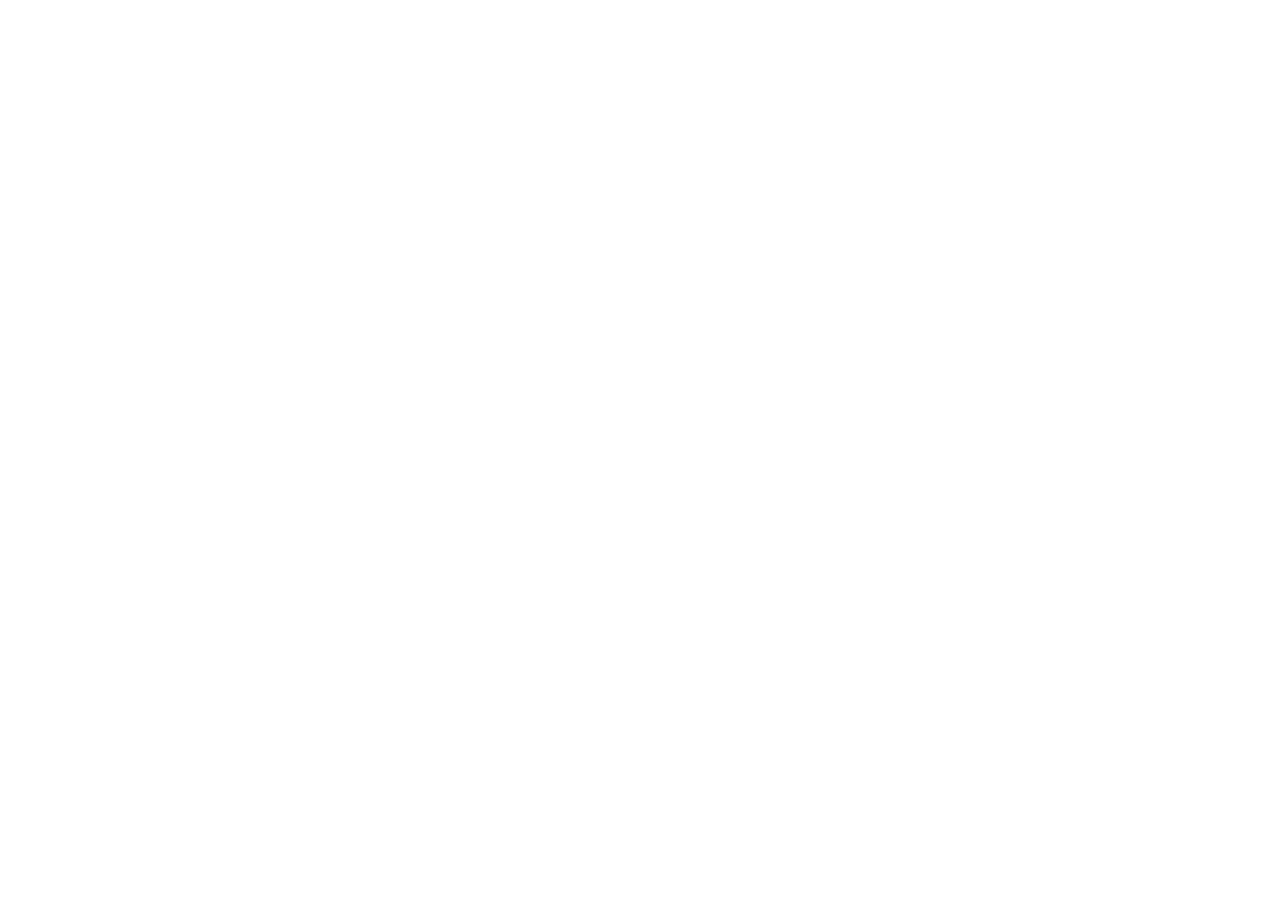
==== index.html @ 0ef90255 "first commit" ====
<!DOCTYPE html>
<html lang="en">
<head>
    <meta charset="UTF-8">
    <meta name="viewport" content="width=device-width, initial-scale=1.0">
    <title>Anastasiya Lakhmakova</title>
    <link rel="stylesheet" href="style.css">
</head>
<body>
    
</body>
</html>
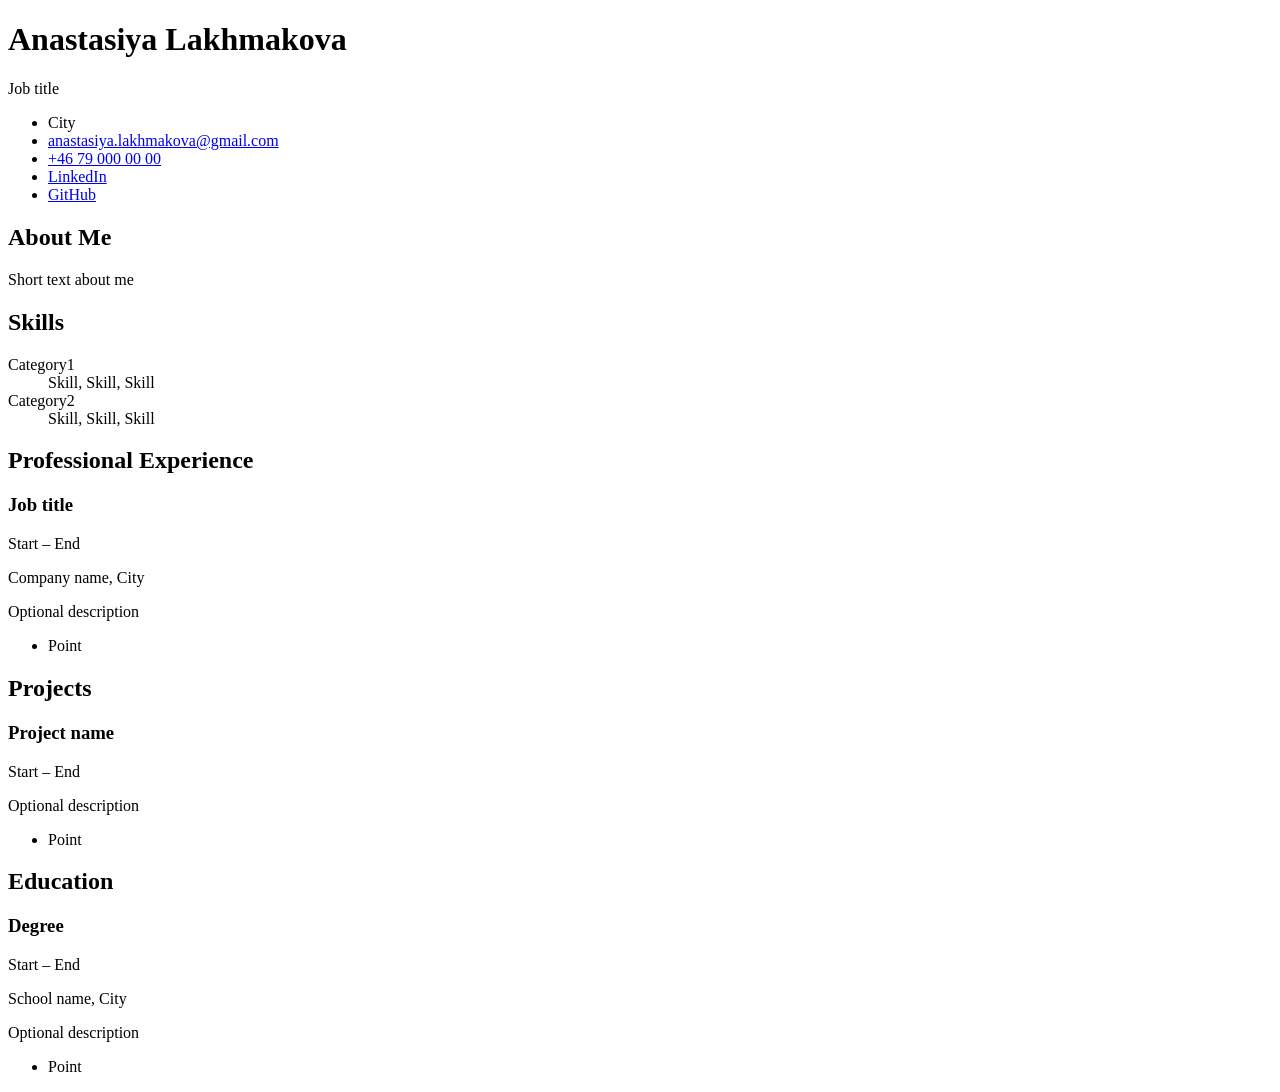
==== commit 43fd8a57: "Add semantic HTML template for CV" ====
--- a/index.html
+++ b/index.html
@@ -1,12 +1,87 @@
-<!DOCTYPE html>
+<!doctype html>
 <html lang="en">
-<head>
-    <meta charset="UTF-8">
-    <meta name="viewport" content="width=device-width, initial-scale=1.0">
+  <head>
+    <meta charset="UTF-8" />
+    <meta name="viewport" content="width=device-width, initial-scale=1.0" />
     <title>Anastasiya Lakhmakova</title>
-    <link rel="stylesheet" href="style.css">
-</head>
-<body>
-    
-</body>
-</html>+    <link rel="stylesheet" href="style.css" />
+  </head>
+  <body>
+    <nav class="toolbar"></nav>
+
+    <main id="cv">
+      <header>
+        <h1 data-editable>Anastasiya Lakhmakova</h1>
+        <p class="job-title" data-editable>Job title</p>
+        <ul class="contacts">
+          <li data-editable>City</li>
+          <li><a href="mailto:anastasiya.lakhmakova@gmail.com" data-editable>anastasiya.lakhmakova@gmail.com</a></li>
+          <li><a href="tel:+46790000000" data-editable>+46 79 000 00 00</a></li>
+          <li><a href="ttps://linkedin.com/in/anastasiya-lakhmakova" data-editable>LinkedIn</a></li>
+          <li><a href="https://github.com/alakhmakova" data-editable>GitHub</a></li>
+        </ul>
+      </header>
+
+      <section data-section="about">
+        <h2 data-editable>About Me</h2>
+        <p data-editable>Short text about me</p>
+      </section>
+
+      <section data-section="skills">
+        <h2 data-editable>Skills</h2>
+        <dl>
+          <div data-block>
+            <dt data-editable>Category1</dt>
+            <dd data-editable>Skill, Skill, Skill</dd>
+            <dt data-editable>Category2</dt>
+            <dd data-editable>Skill, Skill, Skill</dd>
+          </div>
+        </dl>
+      </section>
+
+      <section data-section="experience">
+        <h2 data-editable>Professional Experience</h2>
+        <article data-block>
+          <div class="entry-header">
+            <h3 data-editable>Job title</h3>
+            <p class="dates" data-editable>Start &ndash; End</p>
+          </div>
+          <p class="entry-place" data-editable>Company name, City</p>
+          <p class="entry-description" data-editable>Optional description</p>
+          <ul data-editable>
+            <li>Point</li>
+          </ul>
+        </article>
+      </section>
+
+      <section data-section="projects">
+        <h2 data-editable>Projects</h2>
+        <article data-block>
+          <div class="entry-header">
+            <h3 data-editable>Project name</h3>
+            <p class="dates" data-editable>Start &ndash; End</p>
+          </div>
+          <p class="entry-description" data-editable>Optional description</p>
+          <ul data-editable>
+            <li>Point</li>
+          </ul>
+        </article>
+      </section>
+
+      <section data-section="education">
+        <h2 data-editable>Education</h2>
+        <article data-block>
+          <div class="entry-header">
+            <h3 data-editable>Degree</h3>
+            <p class="dates" data-editable>Start &ndash; End</p>
+          </div>
+          <p class="entry-place" data-editable>School name, City</p>
+          <p class="entry-description" data-editable>Optional description</p>
+          <ul data-editable>
+            <li>Point</li>
+          </ul>
+        </article>
+      </section>
+    </main>
+  </body>
+</html>
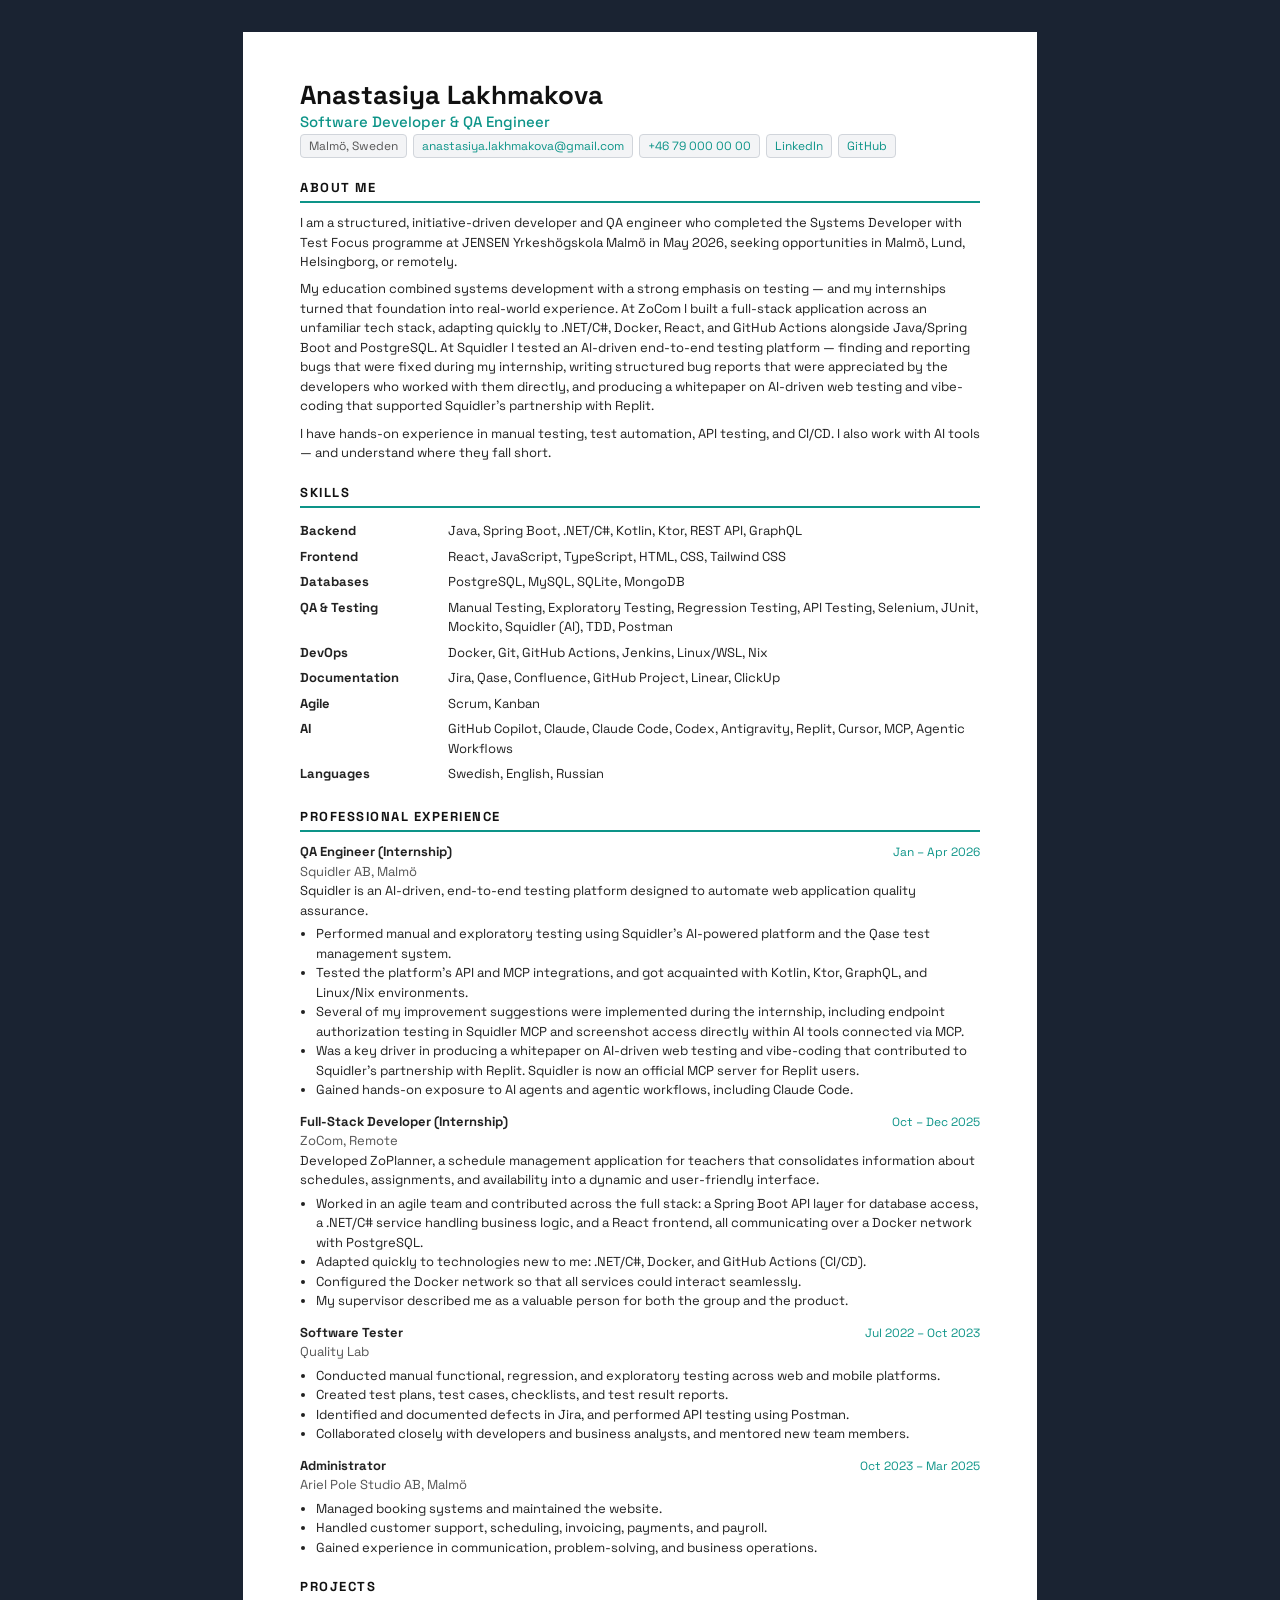
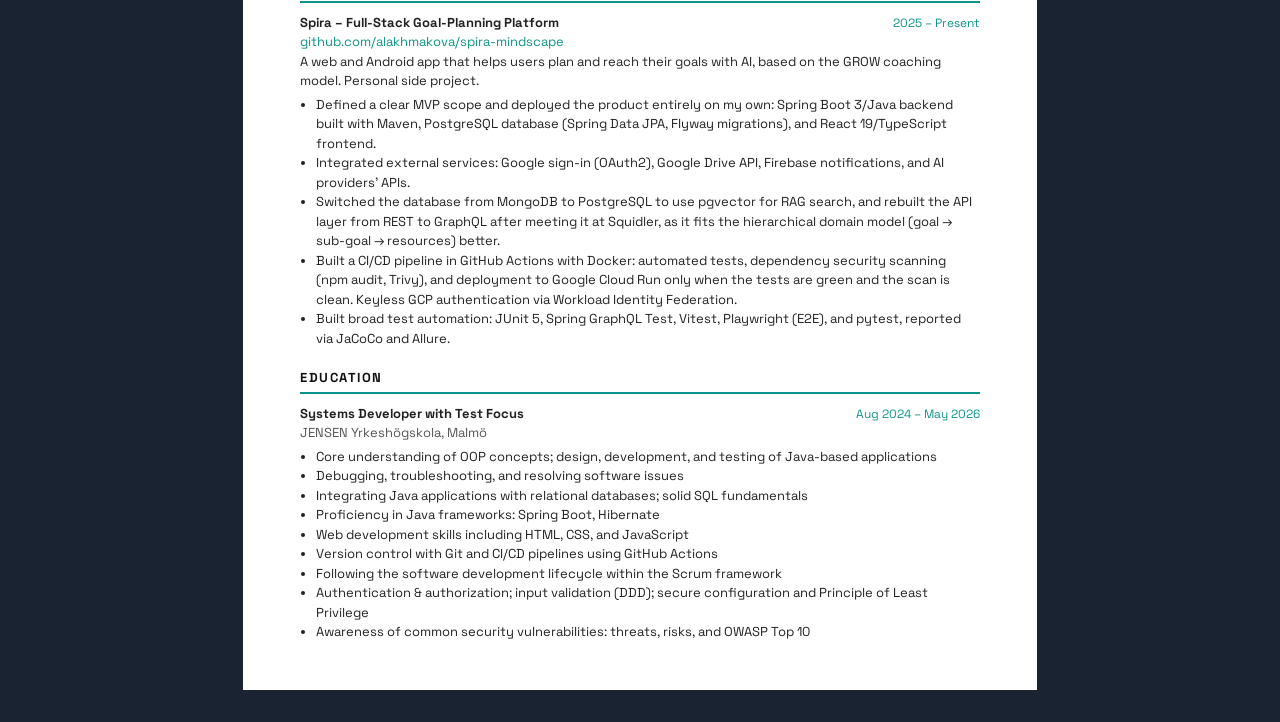
==== commit 855aba26: "Add CV styles, responsive layout, print styles and README. Add CV content" ====
--- a/index.html
+++ b/index.html
@@ -7,34 +7,66 @@
     <link rel="stylesheet" href="style.css" />
   </head>
   <body>
-    <nav class="toolbar"></nav>
-
     <main id="cv">
       <header>
         <h1 data-editable>Anastasiya Lakhmakova</h1>
-        <p class="job-title" data-editable>Job title</p>
+        <p class="job-title" data-editable>Software Developer &amp; QA Engineer</p>
         <ul class="contacts">
-          <li data-editable>City</li>
-          <li><a href="mailto:anastasiya.lakhmakova@gmail.com" data-editable>anastasiya.lakhmakova@gmail.com</a></li>
+          <li data-editable>Malmö, Sweden</li>
+          <li><a href="mailto:email@gmail.com" data-editable>anastasiya.lakhmakova@gmail.com</a></li>
           <li><a href="tel:+46790000000" data-editable>+46 79 000 00 00</a></li>
-          <li><a href="ttps://linkedin.com/in/anastasiya-lakhmakova" data-editable>LinkedIn</a></li>
-          <li><a href="https://github.com/alakhmakova" data-editable>GitHub</a></li>
+          <!-- Web links open in a new tab (target="_blank"); rel="noopener noreferrer"
+               stops the new page from accessing this page. mailto: and tel: open an app. -->
+          <li><a href="https://linkedin.com/in/anastasiya-lakhmakova" target="_blank" rel="noopener noreferrer" data-editable>LinkedIn</a></li>
+          <li><a href="https://github.com/alakhmakova" target="_blank" rel="noopener noreferrer" data-editable>GitHub</a></li>
         </ul>
       </header>
 
       <section data-section="about">
         <h2 data-editable>About Me</h2>
-        <p data-editable>Short text about me</p>
+        <p data-editable>I am a structured, initiative-driven developer and QA engineer who completed the Systems Developer with Test Focus programme at JENSEN Yrkeshögskola Malmö in May 2026, seeking opportunities in Malmö, Lund, Helsingborg, or remotely.</p>
+        <p data-editable>My education combined systems development with a strong emphasis on testing — and my internships turned that foundation into real-world experience. At ZoCom I built a full-stack application across an unfamiliar tech stack, adapting quickly to .NET/C#, Docker, React, and GitHub Actions alongside Java/Spring Boot and PostgreSQL. At Squidler I tested an AI-driven end-to-end testing platform — finding and reporting bugs that were fixed during my internship, writing structured bug reports that were appreciated by the developers who worked with them directly, and producing a whitepaper on AI-driven web testing and vibe-coding that supported Squidler's partnership with Replit.</p>
+        <p data-editable>I have hands-on experience in manual testing, test automation, API testing, and CI/CD. I also work with AI tools — and understand where they fall short.</p>
       </section>
 
       <section data-section="skills">
         <h2 data-editable>Skills</h2>
         <dl>
           <div data-block>
-            <dt data-editable>Category1</dt>
-            <dd data-editable>Skill, Skill, Skill</dd>
-            <dt data-editable>Category2</dt>
-            <dd data-editable>Skill, Skill, Skill</dd>
+            <dt data-editable>Backend</dt>
+            <dd data-editable>Java, Spring Boot, .NET/C#, Kotlin, Ktor, REST API, GraphQL</dd>
+          </div>
+          <div data-block>
+            <dt data-editable>Frontend</dt>
+            <dd data-editable>React, JavaScript, TypeScript, HTML, CSS, Tailwind CSS</dd>
+          </div>
+          <div data-block>
+            <dt data-editable>Databases</dt>
+            <dd data-editable>PostgreSQL, MySQL, SQLite, MongoDB</dd>
+          </div>
+          <div data-block>
+            <dt data-editable>QA &amp; Testing</dt>
+            <dd data-editable>Manual Testing, Exploratory Testing, Regression Testing, API Testing, Selenium, JUnit, Mockito, Squidler (AI), TDD, Postman</dd>
+          </div>
+          <div data-block>
+            <dt data-editable>DevOps</dt>
+            <dd data-editable>Docker, Git, GitHub Actions, Jenkins, Linux/WSL, Nix</dd>
+          </div>
+          <div data-block>
+            <dt data-editable>Documentation</dt>
+            <dd data-editable>Jira, Qase, Confluence, GitHub Project, Linear, ClickUp</dd>
+          </div>
+          <div data-block>
+            <dt data-editable>Agile</dt>
+            <dd data-editable>Scrum, Kanban</dd>
+          </div>
+          <div data-block>
+            <dt data-editable>AI</dt>
+            <dd data-editable>GitHub Copilot, Claude, Claude Code, Codex, Antigravity, Replit, Cursor, MCP, Agentic Workflows</dd>
+          </div>
+          <div data-block>
+            <dt data-editable>Languages</dt>
+            <dd data-editable>Swedish, English, Russian</dd>
           </div>
         </dl>
       </section>
@@ -43,13 +75,58 @@
         <h2 data-editable>Professional Experience</h2>
         <article data-block>
           <div class="entry-header">
-            <h3 data-editable>Job title</h3>
-            <p class="dates" data-editable>Start &ndash; End</p>
+            <h3 data-editable>QA Engineer (Internship)</h3>
+            <p class="dates" data-editable>Jan – Apr 2026</p>
           </div>
-          <p class="entry-place" data-editable>Company name, City</p>
-          <p class="entry-description" data-editable>Optional description</p>
+          <p class="entry-place" data-editable>Squidler AB, Malmö</p>
+          <p class="entry-description" data-editable>Squidler is an AI-driven, end-to-end testing platform designed to automate web application quality assurance.</p>
           <ul data-editable>
-            <li>Point</li>
+            <li>Performed manual and exploratory testing using Squidler's AI-powered platform and the Qase test management system.</li>
+            <li>Tested the platform's API and MCP integrations, and got acquainted with Kotlin, Ktor, GraphQL, and Linux/Nix environments.</li>
+            <li>Several of my improvement suggestions were implemented during the internship, including endpoint authorization testing in Squidler MCP and screenshot access directly within AI tools connected via MCP.</li>
+            <li>Was a key driver in producing a whitepaper on AI-driven web testing and vibe-coding that contributed to Squidler's partnership with Replit. Squidler is now an official MCP server for Replit users.</li>
+            <li>Gained hands-on exposure to AI agents and agentic workflows, including Claude Code.</li>
+          </ul>
+        </article>
+        <article data-block>
+          <div class="entry-header">
+            <h3 data-editable>Full-Stack Developer (Internship)</h3>
+            <p class="dates" data-editable>Oct – Dec 2025</p>
+          </div>
+          <p class="entry-place" data-editable>ZoCom, Remote</p>
+          <p class="entry-description" data-editable>Developed ZoPlanner, a schedule management application for teachers that consolidates information about schedules, assignments, and availability into a dynamic and user-friendly interface.</p>
+          <ul data-editable>
+            <li>Worked in an agile team and contributed across the full stack: a Spring Boot API layer for database access, a .NET/C# service handling business logic, and a React frontend, all communicating over a Docker network with PostgreSQL.</li>
+            <li>Adapted quickly to technologies new to me: .NET/C#, Docker, and GitHub Actions (CI/CD).</li>
+            <li>Configured the Docker network so that all services could interact seamlessly.</li>
+            <li>My supervisor described me as a valuable person for both the group and the product.</li>
+          </ul>
+        </article>
+        <article data-block>
+          <div class="entry-header">
+            <h3 data-editable>Software Tester</h3>
+            <p class="dates" data-editable>Jul 2022 – Oct 2023</p>
+          </div>
+          <p class="entry-place" data-editable>Quality Lab</p>
+          <p class="entry-description" data-editable></p>
+          <ul data-editable>
+            <li>Conducted manual functional, regression, and exploratory testing across web and mobile platforms.</li>
+            <li>Created test plans, test cases, checklists, and test result reports.</li>
+            <li>Identified and documented defects in Jira, and performed API testing using Postman.</li>
+            <li>Collaborated closely with developers and business analysts, and mentored new team members.</li>
+          </ul>
+        </article>
+        <article data-block>
+          <div class="entry-header">
+            <h3 data-editable>Administrator</h3>
+            <p class="dates" data-editable>Oct 2023 – Mar 2025</p>
+          </div>
+          <p class="entry-place" data-editable>Ariel Pole Studio AB, Malmö</p>
+          <p class="entry-description" data-editable></p>
+          <ul data-editable>
+            <li>Managed booking systems and maintained the website.</li>
+            <li>Handled customer support, scheduling, invoicing, payments, and payroll.</li>
+            <li>Gained experience in communication, problem-solving, and business operations.</li>
           </ul>
         </article>
       </section>
@@ -58,12 +135,17 @@
         <h2 data-editable>Projects</h2>
         <article data-block>
           <div class="entry-header">
-            <h3 data-editable>Project name</h3>
-            <p class="dates" data-editable>Start &ndash; End</p>
+            <h3 data-editable>Spira – Full-Stack Goal-Planning Platform</h3>
+            <p class="dates" data-editable>2025 – Present</p>
           </div>
-          <p class="entry-description" data-editable>Optional description</p>
+          <p class="entry-place"><a href="https://github.com/alakhmakova/spira-mindscape" target="_blank" rel="noopener noreferrer" data-editable>github.com/alakhmakova/spira-mindscape</a></p>
+          <p class="entry-description" data-editable>A web and Android app that helps users plan and reach their goals with AI, based on the GROW coaching model. Personal side project.</p>
           <ul data-editable>
-            <li>Point</li>
+            <li>Defined a clear MVP scope and deployed the product entirely on my own: Spring Boot 3/Java backend built with Maven, PostgreSQL database (Spring Data JPA, Flyway migrations), and React 19/TypeScript frontend.</li>
+            <li>Integrated external services: Google sign-in (OAuth2), Google Drive API, Firebase notifications, and AI providers' APIs.</li>
+            <li>Switched the database from MongoDB to PostgreSQL to use pgvector for RAG search, and rebuilt the API layer from REST to GraphQL after meeting it at Squidler, as it fits the hierarchical domain model (goal → sub-goal → resources) better.</li>
+            <li>Built a CI/CD pipeline in GitHub Actions with Docker: automated tests, dependency security scanning (npm audit, Trivy), and deployment to Google Cloud Run only when the tests are green and the scan is clean. Keyless GCP authentication via Workload Identity Federation.</li>
+            <li>Built broad test automation: JUnit 5, Spring GraphQL Test, Vitest, Playwright (E2E), and pytest, reported via JaCoCo and Allure.</li>
           </ul>
         </article>
       </section>
@@ -72,13 +154,21 @@
         <h2 data-editable>Education</h2>
         <article data-block>
           <div class="entry-header">
-            <h3 data-editable>Degree</h3>
-            <p class="dates" data-editable>Start &ndash; End</p>
+            <h3 data-editable>Systems Developer with Test Focus</h3>
+            <p class="dates" data-editable>Aug 2024 – May 2026</p>
           </div>
-          <p class="entry-place" data-editable>School name, City</p>
-          <p class="entry-description" data-editable>Optional description</p>
+          <p class="entry-place" data-editable>JENSEN Yrkeshögskola, Malmö</p>
+          <p class="entry-description" data-editable></p>
           <ul data-editable>
-            <li>Point</li>
+            <li>Core understanding of OOP concepts; design, development, and testing of Java-based applications</li>
+            <li>Debugging, troubleshooting, and resolving software issues</li>
+            <li>Integrating Java applications with relational databases; solid SQL fundamentals</li>
+            <li>Proficiency in Java frameworks: Spring Boot, Hibernate</li>
+            <li>Web development skills including HTML, CSS, and JavaScript</li>
+            <li>Version control with Git and CI/CD pipelines using GitHub Actions</li>
+            <li>Following the software development lifecycle within the Scrum framework</li>
+            <li>Authentication &amp; authorization; input validation (DDD); secure configuration and Principle of Least Privilege</li>
+            <li>Awareness of common security vulnerabilities: threats, risks, and OWASP Top 10</li>
           </ul>
         </article>
       </section>
--- a/style.css
+++ b/style.css
@@ -0,0 +1,291 @@
+/* =========================================================
+   CV page styles
+   1. Variables
+   2. Base
+   3. CV sheet
+   4. Header
+   5. Sections
+   6. Entries (experience, projects, education)
+   7. Skills
+   8. Hidden elements
+   9. Responsive (mobile)
+   10. Print
+   ========================================================= */
+
+@import url("https://fonts.googleapis.com/css2?family=Space+Grotesk:wght@400;500;700&display=swap");
+
+/* ---------- 1. Variables ----------
+   All text sizes below use em, so they scale with --font-size.
+   em (named after the letter M, a typography unit equal to the
+   font size) = relative to font size: in font-size, 1em = the parent's
+   font size; in other properties (margin, padding), 1em = the
+   element's own font size. Example: inside #cv (13px), 2em = 26px. */
+:root {
+  --accent: #0d9488;
+  --text: #222222;
+  --text-muted: #555555;
+  --page-bg: #1a2332;
+  --sheet-bg: #ffffff;
+  --border: #d1d5db;
+
+  --font-family: "Space Grotesk", "Segoe UI", Arial, sans-serif;
+  --font-size: 13px;
+  /* Unitless: inherited as a multiplier and recalculated
+     for every font size (1.5 x the element's own font-size). */
+  --line-height: 1.5;
+  --section-gap: 20px;
+
+  /* A4 width at 96 dpi; 57px side padding leaves ~680px of text,
+     the same text width as A4 printed with 15mm margins. */
+  --sheet-width: 794px;
+  --sheet-padding: 48px 57px;
+}
+
+/* ---------- 2. Base ---------- */
+*,
+*::before,
+*::after {
+  box-sizing: border-box;
+}
+
+body {
+  margin: 0;
+  background: var(--page-bg);
+  color: var(--text);
+  font-family: var(--font-family);
+}
+
+a {
+  color: var(--accent);
+  text-decoration: none;
+}
+
+a:hover,
+a:focus-visible {
+  text-decoration: underline;
+}
+
+/* ---------- 3. CV sheet ---------- */
+#cv {
+  max-width: var(--sheet-width);
+  margin: 32px auto;
+  padding: var(--sheet-padding);
+  background: var(--sheet-bg);
+  font-size: var(--font-size);
+  line-height: var(--line-height);
+}
+
+#cv p,
+#cv ul,
+#cv dl {
+  margin: 0;
+}
+
+/* Space between paragraphs that follow each other (About Me). */
+#cv section > p + p {
+  margin-top: 0.6em;
+}
+
+/* ---------- 4. Header ---------- */
+#cv h1 {
+  margin: 0;
+  font-size: 2em;
+  font-weight: 700;
+  line-height: 1.2;
+  color: #111111;
+}
+
+.job-title {
+  margin-top: 2px;
+  font-size: 1.15em;
+  font-weight: 500;
+  color: var(--accent);
+}
+
+/* Flexbox puts the contact items in one row (by default ul shows
+   them one under another). flex-wrap: wrap moves items that do not
+   fit to the next line instead of squeezing them.
+   gap: 6px between pills, both between lines and inside a line. */
+.contacts {
+  display: flex;
+  flex-wrap: wrap;
+  gap: 6px;
+  margin-top: 10px;
+  padding: 0;
+  list-style: none;
+  font-size: 0.92em;
+  color: var(--text-muted);
+}
+
+/* Each contact is a pill: a small box with slightly rounded corners. */
+.contacts li {
+  padding: 2px 8px;
+  border: 1px solid var(--border);
+  border-radius: 4px;
+  background: #f3f4f6;
+}
+
+/* ---------- 5. Sections ---------- */
+#cv section {
+  margin-top: var(--section-gap);
+}
+
+#cv h2 {
+  margin: 0 0 10px;
+  padding-bottom: 4px;
+  border-bottom: 2px solid var(--accent);
+  font-size: 1em;
+  font-weight: 700;
+  letter-spacing: 1.5px;
+  text-transform: uppercase;
+  color: #111111;
+}
+
+/* ---------- 6. Entries (experience, projects, education) ---------- */
+#cv article + article {
+  margin-top: 12px;
+}
+
+/* Flexbox puts the title and the dates in one row.
+   justify-content: space-between pushes the title to the left edge
+   and the dates to the right edge.
+   align-items: baseline aligns their text on one line, even though
+   the title and the dates have different font sizes. */
+.entry-header {
+  display: flex;
+  justify-content: space-between;
+  align-items: baseline;
+  gap: 16px;
+}
+
+#cv h3 {
+  margin: 0;
+  font-size: 1em;
+  font-weight: 700;
+}
+
+/* flex-shrink: 0 keeps the dates from being squeezed when the title
+   is long; the title wraps instead. */
+.dates {
+  flex-shrink: 0;
+  font-size: 0.92em;
+  color: var(--accent);
+  white-space: nowrap;
+}
+
+.entry-place {
+  color: var(--text-muted);
+}
+
+.entry-description {
+  margin-top: 4px;
+}
+
+#cv article ul {
+  margin-top: 4px;
+  padding-left: 1.2em;
+}
+
+/* ---------- 7. Skills ---------- */
+/* Grid: each category row has two columns, 140px for the category (dt)
+   and the rest of the width (1fr) for the skills (dd). */
+#cv dl > div {
+  display: grid;
+  grid-template-columns: 140px 1fr;
+  gap: 8px;
+  padding: 3px 0;
+}
+
+#cv dt {
+  font-weight: 700;
+}
+
+#cv dd {
+  margin: 0;
+}
+
+/* ---------- 8. Hidden elements ----------
+   A section with the class is-hidden is not shown. */
+.is-hidden {
+  display: none;
+}
+
+/* Elements with the class editor-only are not shown. */
+.editor-only {
+  display: none;
+}
+
+/* An empty optional description takes no space
+   (except when body has the class is-editing). */
+body:not(.is-editing) .entry-description:empty {
+  display: none;
+}
+
+/* ---------- 9. Responsive (mobile) ---------- */
+@media (max-width: 600px) {
+  body {
+    background: var(--sheet-bg);
+  }
+
+  #cv {
+    margin: 0;
+    padding: 24px 16px;
+  }
+
+  /* flex-direction: column stacks the title and the dates
+     vertically: dates go under the title on narrow screens. */
+  .entry-header {
+    flex-direction: column;
+    gap: 0;
+  }
+
+  /* One grid column: the category goes above its skills. */
+  #cv dl > div {
+    grid-template-columns: 1fr;
+    gap: 0;
+    padding: 4px 0;
+  }
+}
+
+/* ---------- 10. Print ----------
+   A4 page with 15mm margins. To get a PDF: Ctrl+P, "Save as PDF",
+   headers and footers turned off. */
+@page {
+  size: A4;
+  margin: 15mm;
+}
+
+@media print {
+  body {
+    background: none;
+  }
+
+  /* !important: these elements are never printed,
+     regardless of any other rule that shows them. */
+  .editor-only,
+  .is-hidden,
+  .entry-description:empty {
+    display: none !important;
+  }
+
+  #cv {
+    max-width: none;
+    margin: 0;
+    padding: 0;
+  }
+
+  #cv article,
+  #cv dl > div {
+    break-inside: avoid;
+  }
+
+  #cv h2 {
+    break-after: avoid;
+  }
+
+  /* Keep the accent color in the PDF. */
+  * {
+    -webkit-print-color-adjust: exact;
+    print-color-adjust: exact;
+  }
+}
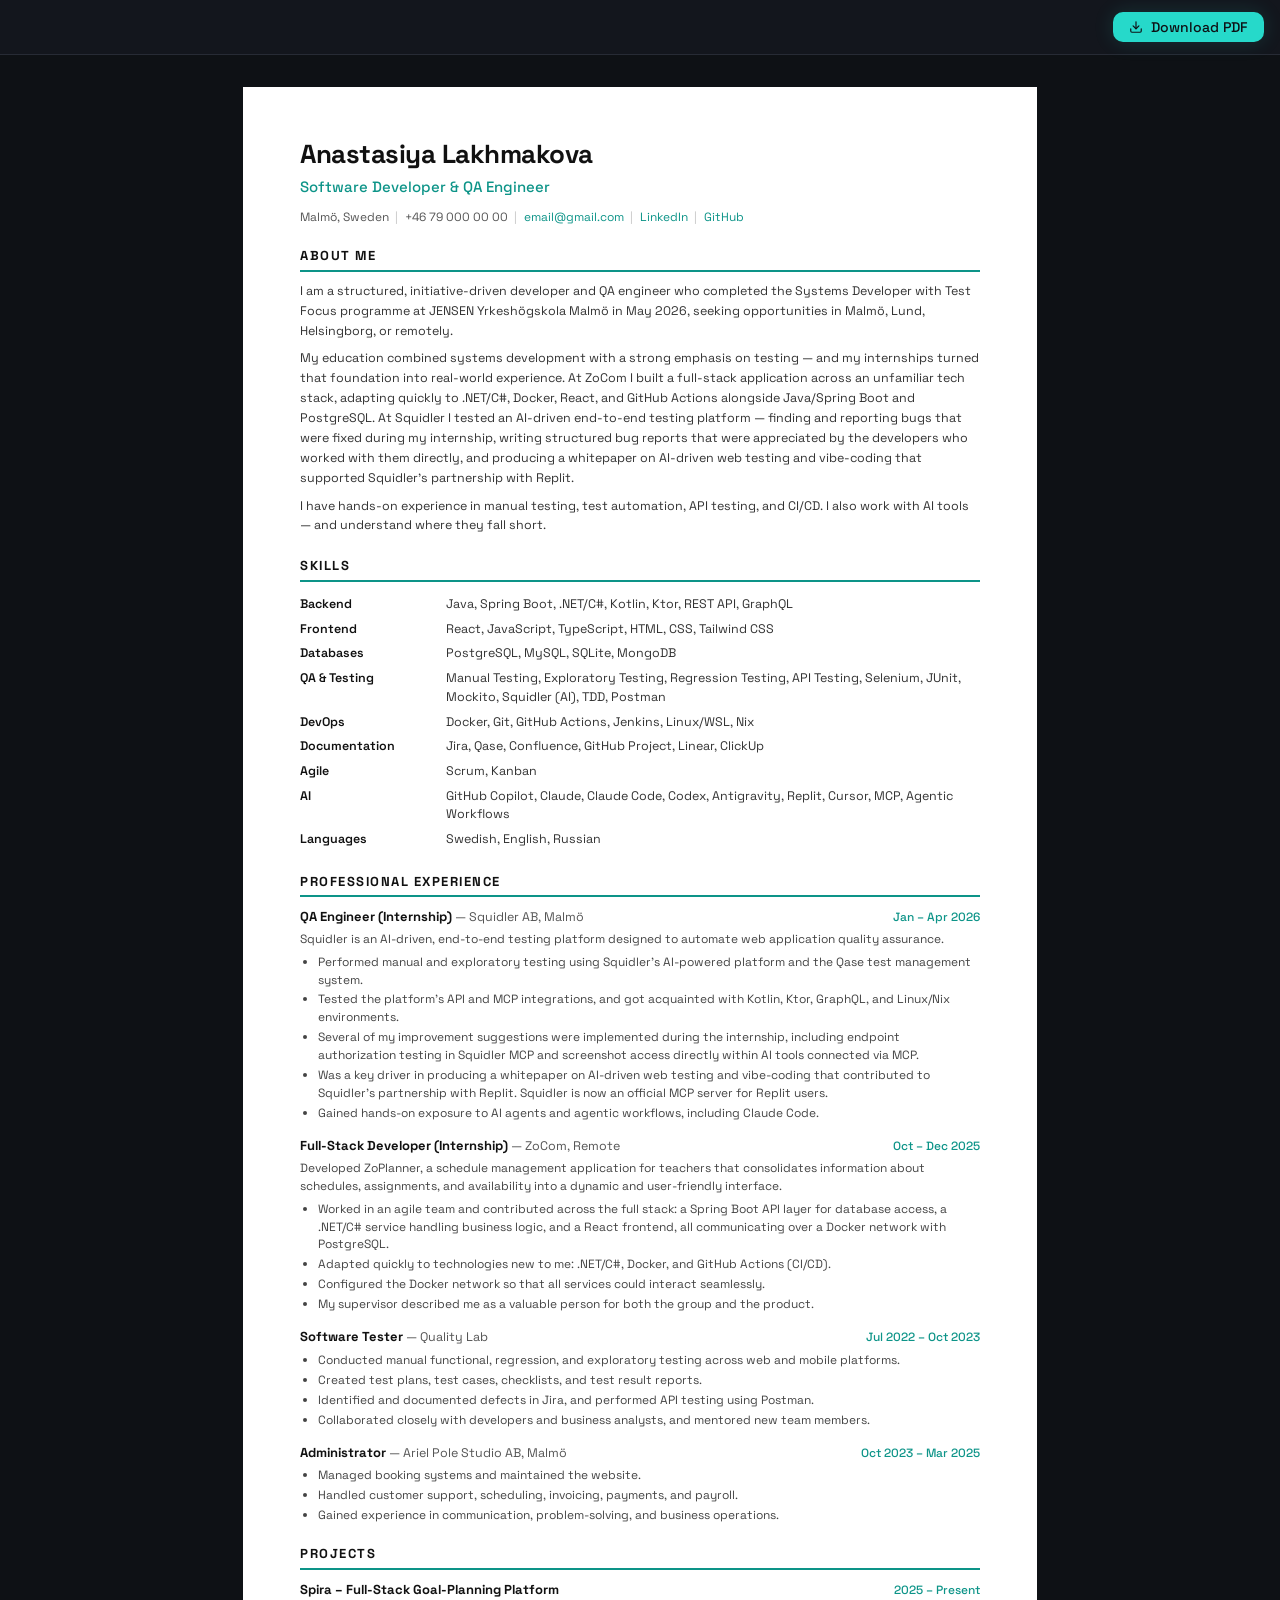
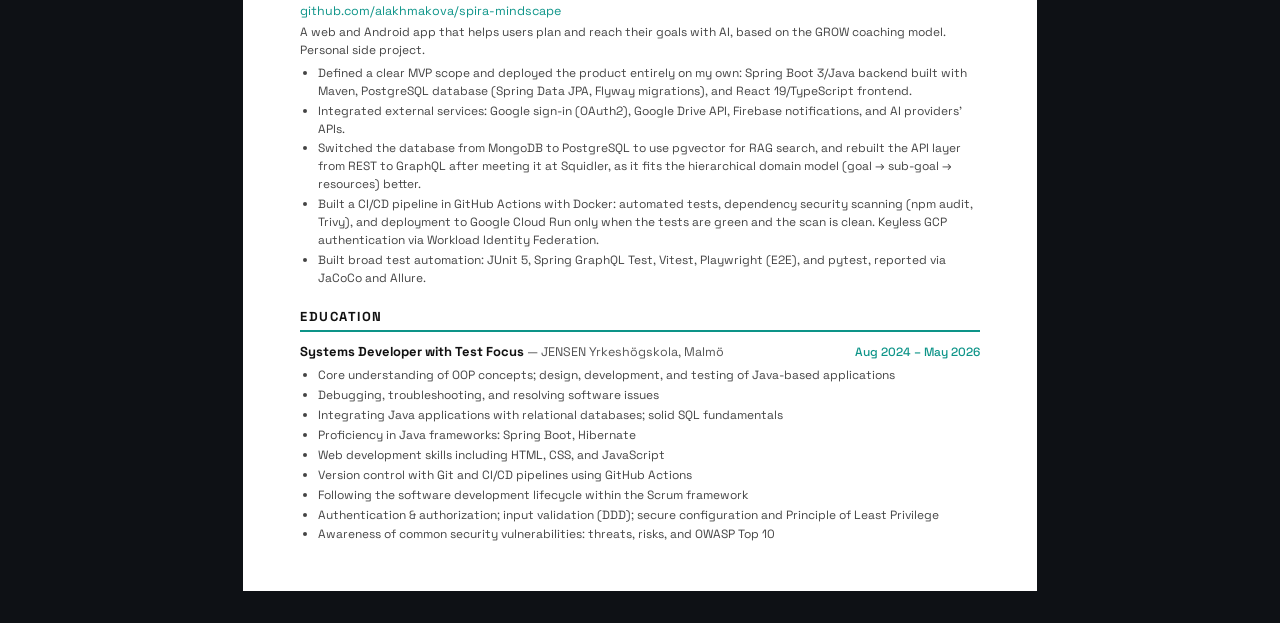
==== commit 6cef9428: "Add Download PDF button" ====
--- a/index.html
+++ b/index.html
@@ -5,16 +5,25 @@
     <meta name="viewport" content="width=device-width, initial-scale=1.0" />
     <title>Anastasiya Lakhmakova</title>
     <link rel="stylesheet" href="style.css" />
+    <script type="module" src="js/main.js"></script>
   </head>
   <body>
+    <nav class="toolbar" aria-label="CV actions">
+      <button type="button" data-action="print">
+        <!-- Download icon (inline SVG). aria-hidden: screen readers skip it,
+             the button text already says what it does. -->
+        <svg width="14" height="14" viewBox="0 0 24 24" fill="none" stroke="currentColor" stroke-width="2" stroke-linecap="round" stroke-linejoin="round" aria-hidden="true"><path d="M21 15v4a2 2 0 0 1-2 2H5a2 2 0 0 1-2-2v-4" /><polyline points="7 10 12 15 17 10" /><line x1="12" y1="15" x2="12" y2="3" /></svg>
+        Download PDF
+      </button>
+    </nav>
     <main id="cv">
       <header>
         <h1 data-editable>Anastasiya Lakhmakova</h1>
         <p class="job-title" data-editable>Software Developer &amp; QA Engineer</p>
         <ul class="contacts">
           <li data-editable>Malmö, Sweden</li>
-          <li><a href="mailto:email@gmail.com" data-editable>anastasiya.lakhmakova@gmail.com</a></li>
           <li><a href="tel:+46790000000" data-editable>+46 79 000 00 00</a></li>
+          <li><a href="mailto:email@gmail.com" data-editable>email@gmail.com</a></li>
           <!-- Web links open in a new tab (target="_blank"); rel="noopener noreferrer"
                stops the new page from accessing this page. mailto: and tel: open an app. -->
           <li><a href="https://linkedin.com/in/anastasiya-lakhmakova" target="_blank" rel="noopener noreferrer" data-editable>LinkedIn</a></li>
@@ -75,10 +84,12 @@
         <h2 data-editable>Professional Experience</h2>
         <article data-block>
           <div class="entry-header">
-            <h3 data-editable>QA Engineer (Internship)</h3>
+            <div>
+              <h3 data-editable>QA Engineer (Internship)</h3>
+              <span class="entry-place" data-editable>Squidler AB, Malmö</span>
+            </div>
             <p class="dates" data-editable>Jan – Apr 2026</p>
           </div>
-          <p class="entry-place" data-editable>Squidler AB, Malmö</p>
           <p class="entry-description" data-editable>Squidler is an AI-driven, end-to-end testing platform designed to automate web application quality assurance.</p>
           <ul data-editable>
             <li>Performed manual and exploratory testing using Squidler's AI-powered platform and the Qase test management system.</li>
@@ -90,10 +101,12 @@
         </article>
         <article data-block>
           <div class="entry-header">
-            <h3 data-editable>Full-Stack Developer (Internship)</h3>
+            <div>
+              <h3 data-editable>Full-Stack Developer (Internship)</h3>
+              <span class="entry-place" data-editable>ZoCom, Remote</span>
+            </div>
             <p class="dates" data-editable>Oct – Dec 2025</p>
           </div>
-          <p class="entry-place" data-editable>ZoCom, Remote</p>
           <p class="entry-description" data-editable>Developed ZoPlanner, a schedule management application for teachers that consolidates information about schedules, assignments, and availability into a dynamic and user-friendly interface.</p>
           <ul data-editable>
             <li>Worked in an agile team and contributed across the full stack: a Spring Boot API layer for database access, a .NET/C# service handling business logic, and a React frontend, all communicating over a Docker network with PostgreSQL.</li>
@@ -104,10 +117,12 @@
         </article>
         <article data-block>
           <div class="entry-header">
-            <h3 data-editable>Software Tester</h3>
+            <div>
+              <h3 data-editable>Software Tester</h3>
+              <span class="entry-place" data-editable>Quality Lab</span>
+            </div>
             <p class="dates" data-editable>Jul 2022 – Oct 2023</p>
           </div>
-          <p class="entry-place" data-editable>Quality Lab</p>
           <p class="entry-description" data-editable></p>
           <ul data-editable>
             <li>Conducted manual functional, regression, and exploratory testing across web and mobile platforms.</li>
@@ -118,10 +133,12 @@
         </article>
         <article data-block>
           <div class="entry-header">
-            <h3 data-editable>Administrator</h3>
+            <div>
+              <h3 data-editable>Administrator</h3>
+              <span class="entry-place" data-editable>Ariel Pole Studio AB, Malmö</span>
+            </div>
             <p class="dates" data-editable>Oct 2023 – Mar 2025</p>
           </div>
-          <p class="entry-place" data-editable>Ariel Pole Studio AB, Malmö</p>
           <p class="entry-description" data-editable></p>
           <ul data-editable>
             <li>Managed booking systems and maintained the website.</li>
@@ -135,10 +152,12 @@
         <h2 data-editable>Projects</h2>
         <article data-block>
           <div class="entry-header">
-            <h3 data-editable>Spira – Full-Stack Goal-Planning Platform</h3>
+            <div>
+              <h3 data-editable>Spira – Full-Stack Goal-Planning Platform</h3>
+            </div>
             <p class="dates" data-editable>2025 – Present</p>
           </div>
-          <p class="entry-place"><a href="https://github.com/alakhmakova/spira-mindscape" target="_blank" rel="noopener noreferrer" data-editable>github.com/alakhmakova/spira-mindscape</a></p>
+          <p class="entry-link"><a href="https://github.com/alakhmakova/spira-mindscape" target="_blank" rel="noopener noreferrer" data-editable>github.com/alakhmakova/spira-mindscape</a></p>
           <p class="entry-description" data-editable>A web and Android app that helps users plan and reach their goals with AI, based on the GROW coaching model. Personal side project.</p>
           <ul data-editable>
             <li>Defined a clear MVP scope and deployed the product entirely on my own: Spring Boot 3/Java backend built with Maven, PostgreSQL database (Spring Data JPA, Flyway migrations), and React 19/TypeScript frontend.</li>
@@ -154,10 +173,12 @@
         <h2 data-editable>Education</h2>
         <article data-block>
           <div class="entry-header">
-            <h3 data-editable>Systems Developer with Test Focus</h3>
+            <div>
+              <h3 data-editable>Systems Developer with Test Focus</h3>
+              <span class="entry-place" data-editable>JENSEN Yrkeshögskola, Malmö</span>
+            </div>
             <p class="dates" data-editable>Aug 2024 – May 2026</p>
           </div>
-          <p class="entry-place" data-editable>JENSEN Yrkeshögskola, Malmö</p>
           <p class="entry-description" data-editable></p>
           <ul data-editable>
             <li>Core understanding of OOP concepts; design, development, and testing of Java-based applications</li>
--- a/style.css
+++ b/style.css
@@ -2,14 +2,15 @@
    CV page styles
    1. Variables
    2. Base
-   3. CV sheet
-   4. Header
-   5. Sections
-   6. Entries (experience, projects, education)
-   7. Skills
-   8. Hidden elements
-   9. Responsive (mobile)
-   10. Print
+   3. Toolbar
+   4. CV sheet
+   5. Header
+   6. Sections
+   7. Entries (experience, projects, education)
+   8. Skills
+   9. Hidden elements
+   10. Responsive (mobile)
+   11. Print
    ========================================================= */
 
 @import url("https://fonts.googleapis.com/css2?family=Space+Grotesk:wght@400;500;700&display=swap");
@@ -23,10 +24,19 @@
 :root {
   --accent: #0d9488;
   --text: #222222;
+  --text-heading: #111111;
+  --text-body: #333333;
+  --text-soft: #444444;
   --text-muted: #555555;
-  --page-bg: #1a2332;
+  --page-bg: #0e1115;
   --sheet-bg: #ffffff;
-  --border: #d1d5db;
+  --border: #cccccc;
+
+  /* Toolbar (screen only) */
+  --toolbar-bg: rgba(21, 24, 30, 0.9);
+  --toolbar-border: #272b35;
+  --button-bg: #26d9ca;
+  --button-text: #0e1115;
 
   --font-family: "Space Grotesk", "Segoe UI", Arial, sans-serif;
   --font-size: 13px;
@@ -65,7 +75,49 @@
   text-decoration: underline;
 }
 
-/* ---------- 3. CV sheet ---------- */
+/* ---------- 3. Toolbar ----------
+   A bar across the whole window. position: sticky keeps it at the
+   top of the window while the page scrolls; z-index keeps it above
+   the CV sheet. backdrop-filter blurs the page behind the
+   semi-transparent background. */
+.toolbar {
+  position: sticky;
+  top: 0;
+  z-index: 10;
+  display: flex;
+  justify-content: flex-end;
+  padding: 12px 16px;
+  border-bottom: 1px solid var(--toolbar-border);
+  background: var(--toolbar-bg);
+  backdrop-filter: blur(12px);
+}
+
+/* inline-flex puts the icon and the text in one row;
+   align-items: center centers them vertically; gap is the space
+   between them. The box-shadow is a soft glow around the button. */
+.toolbar button {
+  display: inline-flex;
+  align-items: center;
+  gap: 8px;
+  padding: 6px 16px;
+  border: none;
+  border-radius: 10px;
+  background: var(--button-bg);
+  color: var(--button-text);
+  font-family: inherit;
+  font-size: 14px;
+  font-weight: 500;
+  box-shadow: 0 0 20px rgba(38, 217, 202, 0.15);
+  cursor: pointer;
+}
+
+/* Hover and keyboard focus: the button becomes slightly transparent. */
+.toolbar button:hover,
+.toolbar button:focus-visible {
+  opacity: 0.9;
+}
+
+/* ---------- 4. CV sheet ---------- */
 #cv {
   max-width: var(--sheet-width);
   margin: 32px auto;
@@ -75,27 +127,38 @@
   line-height: var(--line-height);
 }
 
+/* Removes the default browser margins. The selector has an id (#cv),
+   which is stronger than a class, so a rule that sets a margin on
+   one of these elements by class must also start with #cv
+   (for example #cv .job-title), otherwise this rule wins. */
 #cv p,
 #cv ul,
 #cv dl {
   margin: 0;
 }
 
+/* About Me paragraphs: 12.5px (0.96 x 13px), a bit more line spacing. */
+#cv section > p {
+  font-size: 0.96em;
+  line-height: 1.6;
+  color: var(--text-body);
+}
+
 /* Space between paragraphs that follow each other (About Me). */
 #cv section > p + p {
   margin-top: 0.6em;
 }
 
-/* ---------- 4. Header ---------- */
+/* ---------- 5. Header ---------- */
 #cv h1 {
   margin: 0;
   font-size: 2em;
   font-weight: 700;
-  line-height: 1.2;
-  color: #111111;
-}
-
-.job-title {
+  letter-spacing: -0.5px;
+  color: var(--text-heading);
+}
+
+#cv .job-title {
   margin-top: 2px;
   font-size: 1.15em;
   font-weight: 500;
@@ -105,11 +168,14 @@
 /* Flexbox puts the contact items in one row (by default ul shows
    them one under another). flex-wrap: wrap moves items that do not
    fit to the next line instead of squeezing them.
-   gap: 6px between pills, both between lines and inside a line. */
-.contacts {
+   gap: 4px between lines, 16px between items in a line.
+   overflow: hidden cuts off anything outside the list box
+   (used to hide separators at the start of a line, see below). */
+#cv .contacts {
   display: flex;
   flex-wrap: wrap;
-  gap: 6px;
+  gap: 4px 16px;
+  overflow: hidden;
   margin-top: 10px;
   padding: 0;
   list-style: none;
@@ -117,15 +183,34 @@
   color: var(--text-muted);
 }
 
-/* Each contact is a pill: a small box with slightly rounded corners. */
+/* A "|" separator in the gap to the left of every contact.
+   ::before adds it inside the li, before its content; it is added by
+   CSS, so it is not part of the HTML text.
+   position: absolute with left: -10px moves it 10px to the left of
+   the li, into the 16px gap (position: relative on the li makes the
+   li the starting point for left). A contact that starts a line
+   stands at the left edge of the list, so its separator falls outside
+   the list box and overflow: hidden cuts it off. This way no line
+   starts with a separator, including the first one. */
 .contacts li {
-  padding: 2px 8px;
-  border: 1px solid var(--border);
-  border-radius: 4px;
-  background: #f3f4f6;
-}
-
-/* ---------- 5. Sections ---------- */
+  position: relative;
+}
+
+.contacts li::before {
+  content: "|";
+  position: absolute;
+  left: -10px;
+  color: var(--border);
+}
+
+/* The phone number has the same gray color as the city, like the
+   original design; only web and email links use the accent color.
+   a[href^="tel:"] selects a link whose href starts with "tel:". */
+.contacts a[href^="tel:"] {
+  color: inherit;
+}
+
+/* ---------- 6. Sections ---------- */
 #cv section {
   margin-top: var(--section-gap);
 }
@@ -138,30 +223,36 @@
   font-weight: 700;
   letter-spacing: 1.5px;
   text-transform: uppercase;
-  color: #111111;
-}
-
-/* ---------- 6. Entries (experience, projects, education) ---------- */
+  color: var(--text-heading);
+}
+
+/* ---------- 7. Entries (experience, projects, education) ---------- */
 #cv article + article {
-  margin-top: 12px;
-}
-
-/* Flexbox puts the title and the dates in one row.
-   justify-content: space-between pushes the title to the left edge
-   and the dates to the right edge.
+  margin-top: 14px;
+}
+
+/* Flexbox puts two items in one row: the left div (title and place)
+   and the dates. justify-content: space-between pushes the first one
+   to the left edge and the dates to the right edge.
    align-items: baseline aligns their text on one line, even though
-   the title and the dates have different font sizes. */
+   they have different font sizes. */
 .entry-header {
   display: flex;
   justify-content: space-between;
   align-items: baseline;
-  gap: 16px;
-}
-
+  gap: 12px;
+  margin-bottom: 3px;
+}
+
+/* display: inline keeps the title and the place on the same line
+   (a heading is a block by default and would take a whole line).
+   The text moves to the next line only when it does not fit. */
 #cv h3 {
+  display: inline;
   margin: 0;
   font-size: 1em;
   font-weight: 700;
+  color: var(--text-heading);
 }
 
 /* flex-shrink: 0 keeps the dates from being squeezed when the title
@@ -169,42 +260,72 @@
 .dates {
   flex-shrink: 0;
   font-size: 0.92em;
+  font-weight: 500;
   color: var(--accent);
   white-space: nowrap;
 }
 
+/* Company and city after the title. The dash is added by CSS,
+   so the editable text holds only the place itself. */
 .entry-place {
+  font-size: 0.96em;
   color: var(--text-muted);
 }
 
-.entry-description {
-  margin-top: 4px;
+.entry-place::before {
+  content: " — ";
+}
+
+/* Project link: its own line under the title. */
+#cv .entry-link {
+  font-size: 0.96em;
+}
+
+/* Description and bullet points: 12px (0.92 x 13px). */
+#cv .entry-description {
+  margin-top: 2px;
+  font-size: 0.92em;
+  line-height: 1.55;
+  color: var(--text-soft);
 }
 
 #cv article ul {
   margin-top: 4px;
-  padding-left: 1.2em;
-}
-
-/* ---------- 7. Skills ---------- */
-/* Grid: each category row has two columns, 140px for the category (dt)
-   and the rest of the width (1fr) for the skills (dd). */
+  padding-left: 18px;
+  font-size: 0.92em;
+  color: var(--text-soft);
+}
+
+#cv article li + li {
+  margin-top: 2px;
+}
+
+/* ---------- 8. Skills ---------- */
+#cv dl {
+  font-size: 0.96em;
+}
+
+/* Grid: each category row has two columns, 130px for the category (dt)
+   and the rest of the width (1fr) for the skills (dd);
+   gap: 16px between the columns. */
 #cv dl > div {
   display: grid;
-  grid-template-columns: 140px 1fr;
-  gap: 8px;
+  grid-template-columns: 130px 1fr;
+  gap: 16px;
   padding: 3px 0;
 }
 
 #cv dt {
-  font-weight: 700;
+  font-weight: 600;
+  color: var(--text-heading);
 }
 
 #cv dd {
   margin: 0;
-}
-
-/* ---------- 8. Hidden elements ----------
+  color: var(--text-body);
+}
+
+/* ---------- 9. Hidden elements ----------
    A section with the class is-hidden is not shown. */
 .is-hidden {
   display: none;
@@ -221,7 +342,7 @@
   display: none;
 }
 
-/* ---------- 9. Responsive (mobile) ---------- */
+/* ---------- 10. Responsive (mobile) ---------- */
 @media (max-width: 600px) {
   body {
     background: var(--sheet-bg);
@@ -247,7 +368,7 @@
   }
 }
 
-/* ---------- 10. Print ----------
+/* ---------- 11. Print ----------
    A4 page with 15mm margins. To get a PDF: Ctrl+P, "Save as PDF",
    headers and footers turned off. */
 @page {
@@ -255,6 +376,8 @@
   margin: 15mm;
 }
 
+/* Rules inside @media print apply only when printing;
+   they have no effect on the screen. */
 @media print {
   body {
     background: none;
@@ -262,24 +385,33 @@
 
   /* !important: these elements are never printed,
      regardless of any other rule that shows them. */
+  .toolbar,
   .editor-only,
   .is-hidden,
   .entry-description:empty {
     display: none !important;
   }
 
+  /* The page margins come from @page, so the sheet's own padding
+     is removed; otherwise the margins would be doubled. */
   #cv {
     max-width: none;
     margin: 0;
     padding: 0;
   }
 
-  #cv article,
+  /* break-inside: avoid keeps one bullet point (li) or one skills row
+     on a single page instead of cutting it between two pages. */
+  #cv li,
   #cv dl > div {
     break-inside: avoid;
   }
 
-  #cv h2 {
+  /* break-after: avoid keeps a heading on the same page as the content
+     right after it, so it is not left alone at the page bottom. */
+  #cv h2,
+  .entry-header,
+  .entry-description {
     break-after: avoid;
   }
 
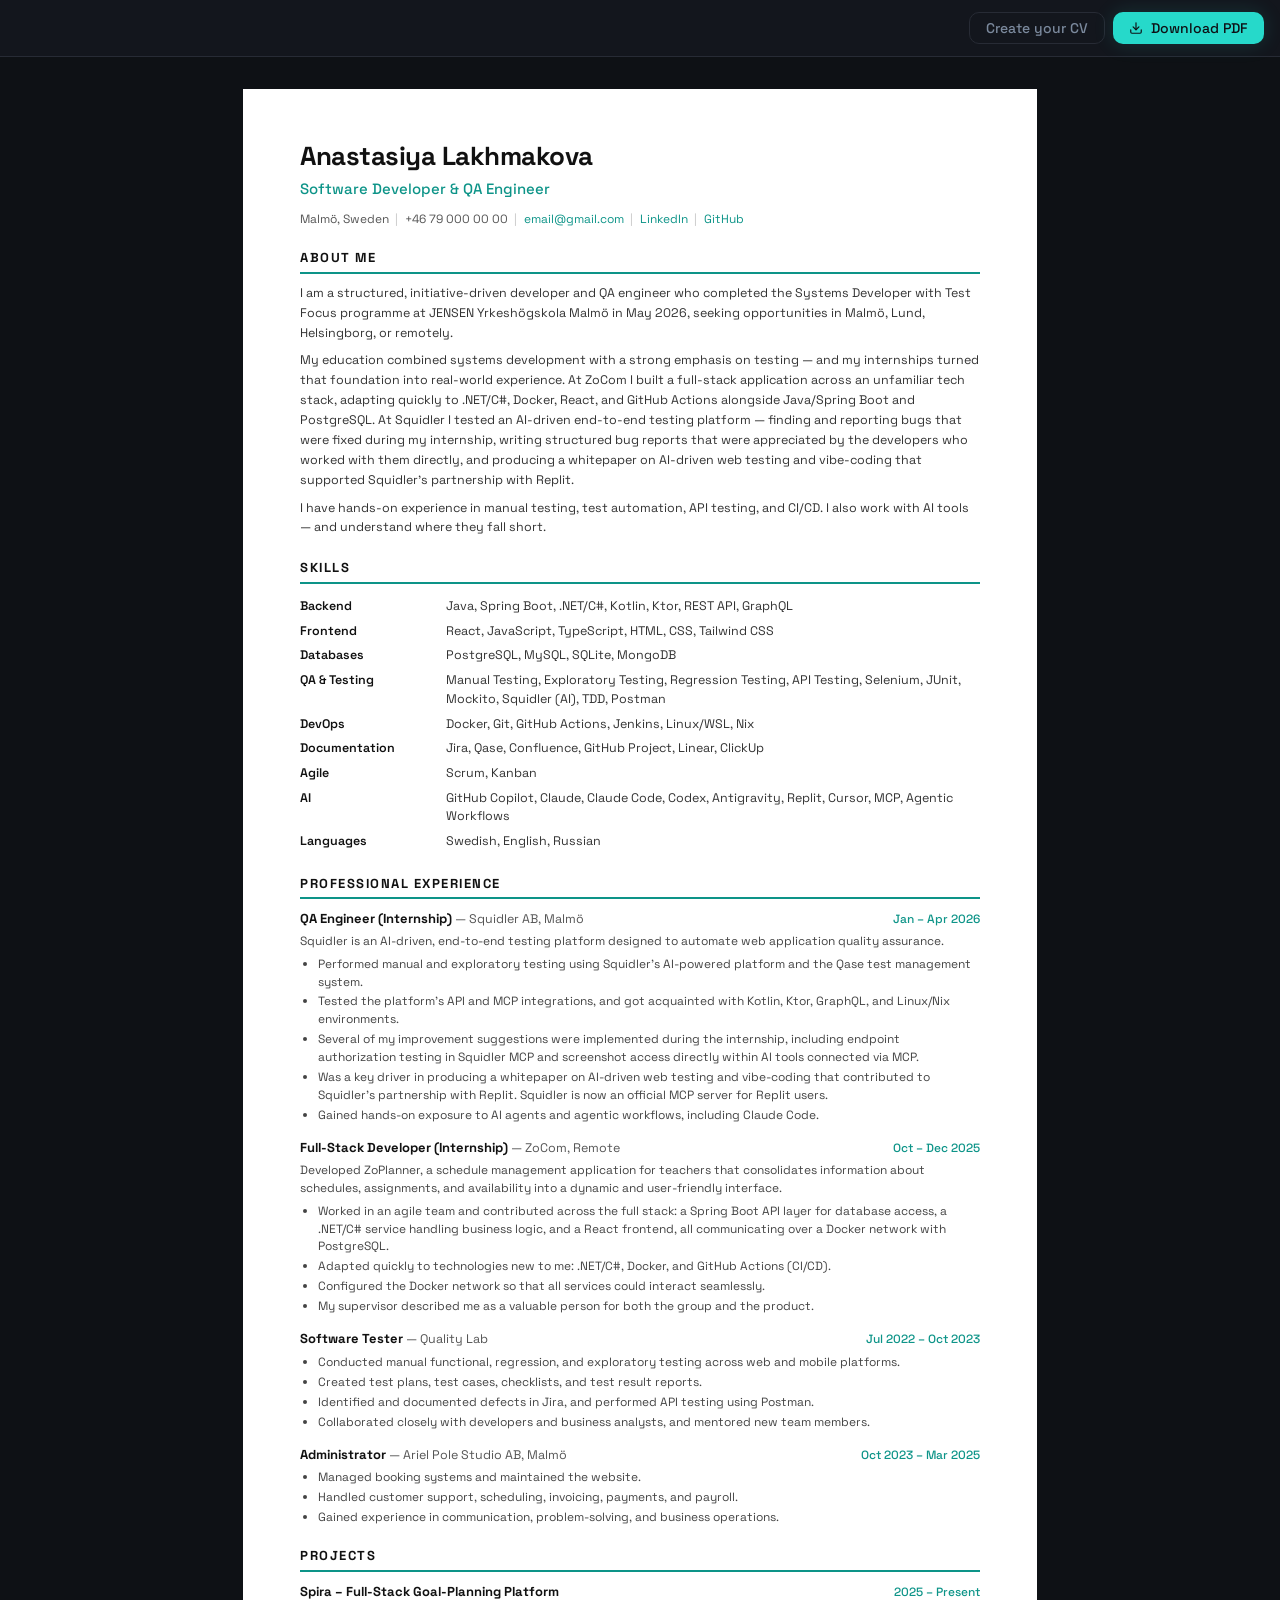
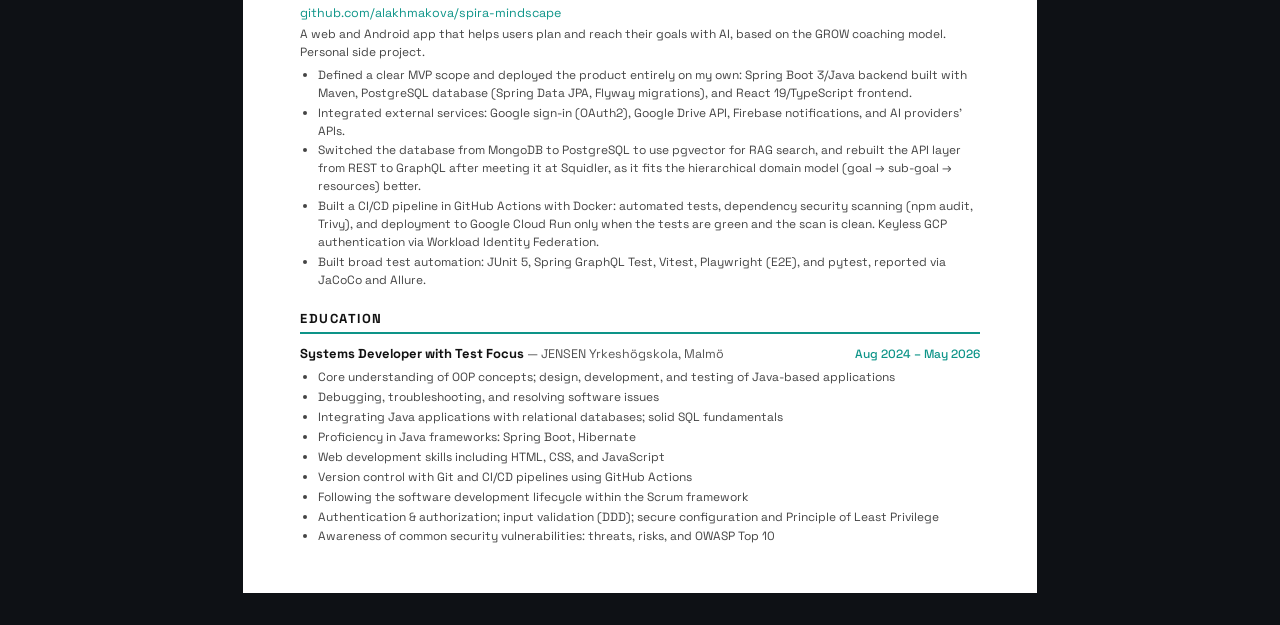
==== commit b0c34c8b: "Add editor page and shared print module" ====
--- a/index.html
+++ b/index.html
@@ -3,13 +3,14 @@
   <head>
     <meta charset="UTF-8" />
     <meta name="viewport" content="width=device-width, initial-scale=1.0" />
-    <title>Anastasiya Lakhmakova</title>
+    <title>Anastasiya Lakhmakova CV example</title>
     <link rel="stylesheet" href="style.css" />
     <script type="module" src="js/main.js"></script>
   </head>
   <body>
     <nav class="toolbar" aria-label="CV actions">
-      <button type="button" data-action="print">
+      <a class="button secondary" href="editor.html">Create your CV</a>
+      <button type="button" class="button" data-action="print">
         <!-- Download icon (inline SVG). aria-hidden: screen readers skip it,
              the button text already says what it does. -->
         <svg width="14" height="14" viewBox="0 0 24 24" fill="none" stroke="currentColor" stroke-width="2" stroke-linecap="round" stroke-linejoin="round" aria-hidden="true"><path d="M21 15v4a2 2 0 0 1-2 2H5a2 2 0 0 1-2-2v-4" /><polyline points="7 10 12 15 17 10" /><line x1="12" y1="15" x2="12" y2="3" /></svg>
--- a/style.css
+++ b/style.css
@@ -86,6 +86,7 @@
   z-index: 10;
   display: flex;
   justify-content: flex-end;
+  gap: 8px;
   padding: 12px 16px;
   border-bottom: 1px solid var(--toolbar-border);
   background: var(--toolbar-bg);
@@ -95,7 +96,7 @@
 /* inline-flex puts the icon and the text in one row;
    align-items: center centers them vertically; gap is the space
    between them. The box-shadow is a soft glow around the button. */
-.toolbar button {
+.toolbar .button {
   display: inline-flex;
   align-items: center;
   gap: 8px;
@@ -107,14 +108,26 @@
   font-family: inherit;
   font-size: 14px;
   font-weight: 500;
+  text-decoration: none;
   box-shadow: 0 0 20px rgba(38, 217, 202, 0.15);
   cursor: pointer;
 }
 
 /* Hover and keyboard focus: the button becomes slightly transparent. */
-.toolbar button:hover,
-.toolbar button:focus-visible {
+.toolbar .button:hover,
+.toolbar .button:focus-visible {
   opacity: 0.9;
+  text-decoration: none;
+}
+
+/* Secondary button: outlined, less visible than Download.
+   .button.secondary (no space) selects an element
+   that has both classes. */
+.toolbar .button.secondary {
+  border: 1px solid var(--toolbar-border);
+  background: none;
+  color: #7b899d;
+  box-shadow: none;
 }
 
 /* ---------- 4. CV sheet ---------- */
